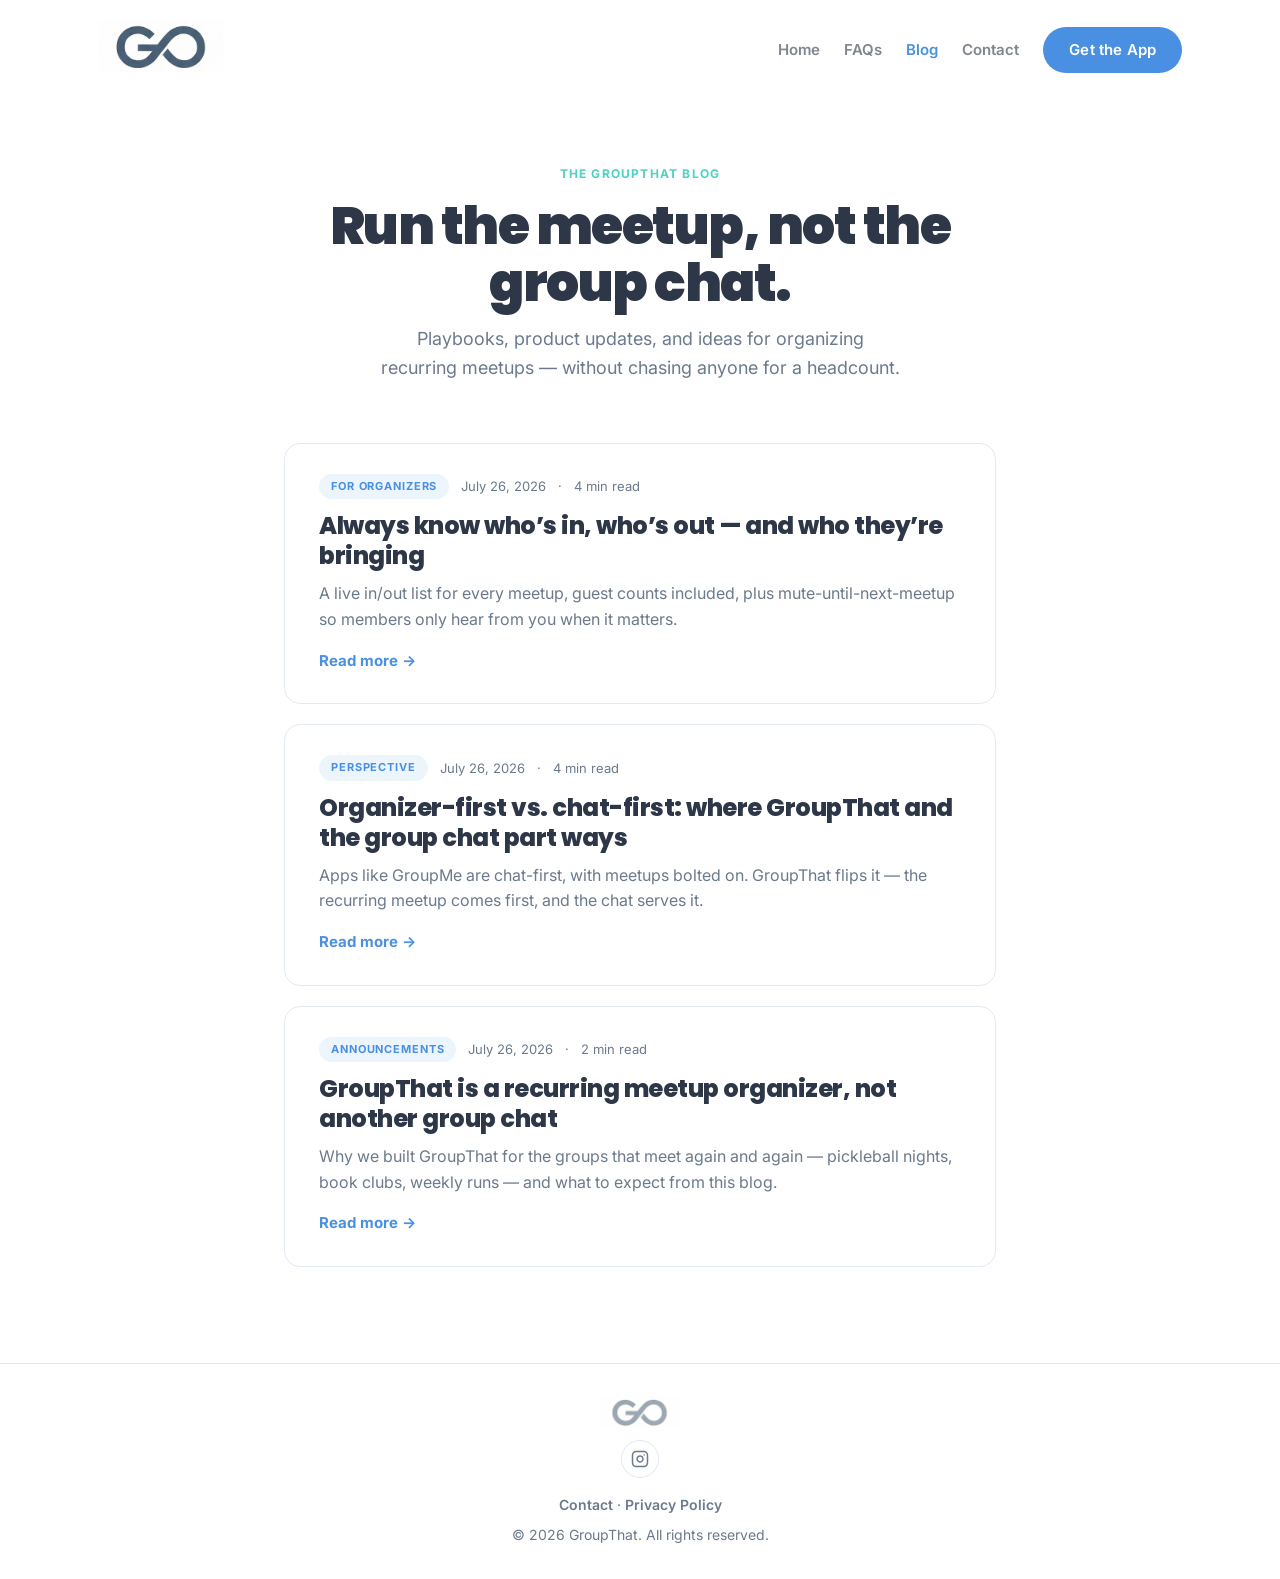
==== blog/index.html @ 4d0d6fac "Darken step descriptions, add Instagram link, highlight group-creation reel - Increase contrast/size" ====
<!DOCTYPE html>
<html lang="en">
<head>
  <meta charset="UTF-8">
  <link rel="icon" type="image/png" href="[data-uri]">
  <meta name="viewport" content="width=device-width, initial-scale=1.0">
  <title>Blog — GroupThat</title>
  <meta name="description" content="Playbooks, product updates, and ideas from the GroupThat team on running recurring meetups without chasing people for a headcount.">
  <style>
    @import url('https://fonts.googleapis.com/css2?family=Inter:wght@400;500;600;700;800;900&family=Poppins:wght@400;500;600;700;800;900&display=swap');

    *, *::before, *::after { box-sizing: border-box; margin: 0; padding: 0; }

    :root {
      --blue:    #4A90E2;
      --mint:    #4FD1C5;
      --coral:   #FF7A6E;
      --gray-lt: #F5F7FA;
      --charcoal:#2D3748;
      --white:   #ffffff;
      --gray-mid:#6B7A8D;
      --radius:  16px;
    }

    body {
      font-family: 'Inter', -apple-system, BlinkMacSystemFont, sans-serif;
      background: var(--white);
      color: var(--charcoal);
      line-height: 1.6;
    }

    /* ── NAV ── */
    nav {
      display: flex;
      align-items: center;
      justify-content: space-between;
      padding: 20px 48px;
      max-width: 1180px;
      margin: 0 auto;
    }
    nav img { height: 52px; }
    .nav-right { display: flex; align-items: center; gap: 24px; }
    .nav-link { font-family: 'Inter', sans-serif; font-size: 15px; font-weight: 600; color: var(--charcoal); text-decoration: none; opacity: 0.6; transition: opacity 0.15s; white-space: nowrap; flex-shrink: 0; }
    .nav-link:hover { opacity: 1; }
    .nav-link.active { opacity: 1; color: var(--blue); }
    .nav-cta {
      background: var(--blue);
      color: var(--white);
      padding: 11px 26px;
      border-radius: 50px;
      font-family: 'Inter', sans-serif;
      font-size: 15px;
      font-weight: 600;
      text-decoration: none;
      letter-spacing: 0.01em;
      transition: background 0.2s, transform 0.15s;
      white-space: nowrap;
      flex-shrink: 0;
    }
    .nav-cta:hover { background: var(--charcoal); transform: translateY(-1px); }
    nav { position: relative; }
    .nav-links { display: flex; align-items: center; gap: 24px; }
    .nav-toggle { display: none; flex-direction: column; justify-content: center; gap: 5px; width: 42px; height: 42px; padding: 9px; background: none; border: 0; cursor: pointer; flex-shrink: 0; }
    .nav-toggle span { display: block; width: 100%; height: 2px; background: var(--charcoal); border-radius: 2px; transition: transform 0.2s, opacity 0.2s; }
    .nav-toggle.open span:nth-child(1) { transform: translateY(7px) rotate(45deg); }
    .nav-toggle.open span:nth-child(2) { opacity: 0; }
    .nav-toggle.open span:nth-child(3) { transform: translateY(-7px) rotate(-45deg); }

    /* ── BLOG HEADER ── */
    .blog-head {
      max-width: 760px;
      margin: 0 auto;
      padding: 64px 24px 12px;
      text-align: center;
    }
    .blog-eyebrow {
      font-size: 12px;
      font-weight: 700;
      letter-spacing: 0.1em;
      text-transform: uppercase;
      color: var(--mint);
      margin-bottom: 14px;
    }
    .blog-head h1 {
      font-family: 'Poppins', sans-serif;
      font-size: clamp(34px, 5vw, 52px);
      font-weight: 900;
      letter-spacing: -1.5px;
      line-height: 1.1;
      margin-bottom: 14px;
    }
    .blog-head p {
      font-size: 18px;
      color: var(--gray-mid);
      max-width: 520px;
      margin: 0 auto;
    }

    /* ── POST LIST ── */
    .post-list {
      max-width: 760px;
      margin: 0 auto;
      padding: 48px 24px 96px;
      display: grid;
      gap: 20px;
    }
    .post-card {
      display: block;
      background: var(--white);
      border: 1px solid #e2eaf5;
      border-radius: var(--radius);
      padding: 30px 34px;
      text-decoration: none;
      color: inherit;
      transition: transform 0.2s, box-shadow 0.2s, border-color 0.2s;
    }
    .post-card:hover {
      transform: translateY(-4px);
      box-shadow: 0 14px 36px rgba(74,144,226,0.10);
      border-color: #cfdcf1;
    }
    .post-meta {
      display: flex;
      align-items: center;
      gap: 12px;
      font-size: 13px;
      color: var(--gray-mid);
      margin-bottom: 12px;
    }
    .post-tag {
      font-size: 11px;
      font-weight: 700;
      letter-spacing: 0.08em;
      text-transform: uppercase;
      color: var(--blue);
      background: rgba(74,144,226,0.10);
      padding: 4px 12px;
      border-radius: 50px;
    }
    .post-card h2 {
      font-family: 'Poppins', sans-serif;
      font-size: 24px;
      font-weight: 800;
      letter-spacing: -0.5px;
      line-height: 1.25;
      margin-bottom: 10px;
    }
    .post-card p { font-size: 16px; color: var(--gray-mid); line-height: 1.6; }
    .post-more {
      display: inline-block;
      margin-top: 16px;
      font-size: 15px;
      font-weight: 700;
      color: var(--blue);
    }

    .blog-empty {
      text-align: center;
      color: var(--gray-mid);
      font-size: 16px;
      padding: 40px 0;
    }

    /* ── FOOTER ── */
    footer {
      border-top: 1px solid #e2e8f2;
      padding: 32px 48px;
      text-align: center;
      color: var(--gray-mid);
      font-size: 14px;
    }
    footer img { height: 32px; margin: 0 auto 12px; display: block; opacity: 0.55; }
    .footer-links { margin-bottom: 8px; }
    .footer-links a { color: var(--gray-mid); font-weight: 600; text-decoration: none; transition: color 0.15s; }
    .footer-links a:hover { color: var(--blue); }
    .footer-social {
      display: inline-flex; align-items: center; justify-content: center;
      width: 38px; height: 38px;
      border-radius: 50%;
      border: 1.5px solid #e2e8f2;
      color: var(--gray-mid);
      margin: 0 auto 16px;
      transition: color 0.15s, border-color 0.15s, transform 0.15s;
    }
    .footer-social:hover { color: var(--blue); border-color: var(--blue); transform: translateY(-2px); }

    @media (max-width: 900px) {
      nav { padding: 16px 24px; }
      nav img { height: 42px; }
      .nav-right { gap: 12px; }
      .nav-toggle { display: flex; }
      .nav-links {
        position: absolute; top: calc(100% + 10px); right: 20px;
        flex-direction: column; align-items: stretch; gap: 2px;
        background: var(--white); border-radius: 14px;
        box-shadow: 0 12px 32px rgba(0,0,0,0.14);
        padding: 8px; min-width: 180px; display: none; z-index: 200;
      }
      .nav-links.open { display: flex; }
      .nav-link { opacity: 1; padding: 12px 16px; border-radius: 8px; }
      .nav-link:hover { opacity: 1; background: rgba(0,0,0,0.05); }
      .post-card { padding: 26px 24px; }
      footer { padding: 28px 24px; }
    }
    @media (prefers-reduced-motion: reduce) { * { transition: none !important; } }
  </style>
</head>
<body>

<!-- NAV -->
<nav>
  <a href="../index.html"><img src="../GT%202.png" alt="GroupThat"></a>
  <div class="nav-right">
    <div class="nav-links" id="navMenu">
    <a href="../index.html" class="nav-link">Home</a>
    <a href="../faq.html" class="nav-link">FAQs</a>
    <a href="index.html" class="nav-link active">Blog</a>
    <a href="../contact.html" class="nav-link">Contact</a>
    </div>
    <a href="https://apps.apple.com/us/app/groupthat/id6756112941" class="nav-cta">Get the App</a>
    <button class="nav-toggle" aria-label="Menu" aria-expanded="false" aria-controls="navMenu">
      <span></span><span></span><span></span>
    </button>
  </div>
</nav>

<!-- HEADER -->
<header class="blog-head">
  <div class="blog-eyebrow">The GroupThat Blog</div>
  <h1>Run the meetup, not the group chat.</h1>
  <p>Playbooks, product updates, and ideas for organizing recurring meetups &mdash; without chasing anyone for a headcount.</p>
</header>

<!-- POST LIST -->
<!--
  To add a new post: duplicate blog/welcome.html, rename it (e.g. blog/my-post.html),
  write your article, then copy one <a class="post-card"> block below and point its
  href at your new file. Newest posts go at the top.
-->
<main class="post-list">

  <a class="post-card" href="whos-in-whos-out.html">
    <div class="post-meta">
      <span class="post-tag">For Organizers</span>
      <span>July 26, 2026</span>
      <span>·</span>
      <span>4 min read</span>
    </div>
    <h2>Always know who&rsquo;s in, who&rsquo;s out — and who they&rsquo;re bringing</h2>
    <p>A live in/out list for every meetup, guest counts included, plus mute-until-next-meetup so members only hear from you when it matters.</p>
    <span class="post-more">Read more →</span>
  </a>

  <a class="post-card" href="vs-group-chat.html">
    <div class="post-meta">
      <span class="post-tag">Perspective</span>
      <span>July 26, 2026</span>
      <span>·</span>
      <span>4 min read</span>
    </div>
    <h2>Organizer-first vs. chat-first: where GroupThat and the group chat part ways</h2>
    <p>Apps like GroupMe are chat-first, with meetups bolted on. GroupThat flips it — the recurring meetup comes first, and the chat serves it.</p>
    <span class="post-more">Read more →</span>
  </a>

  <a class="post-card" href="welcome.html">
    <div class="post-meta">
      <span class="post-tag">Announcements</span>
      <span>July 26, 2026</span>
      <span>·</span>
      <span>2 min read</span>
    </div>
    <h2>GroupThat is a recurring meetup organizer, not another group chat</h2>
    <p>Why we built GroupThat for the groups that meet again and again — pickleball nights, book clubs, weekly runs — and what to expect from this blog.</p>
    <span class="post-more">Read more →</span>
  </a>

</main>

<footer>
  <img src="../GT%202.png" alt="GroupThat">
  <a class="footer-social" href="https://www.instagram.com/groupthatapp" target="_blank" rel="noopener" aria-label="GroupThat on Instagram">
    <svg width="18" height="18" viewBox="0 0 24 24" fill="none" stroke="currentColor" stroke-width="2" stroke-linecap="round" stroke-linejoin="round"><rect x="2" y="2" width="20" height="20" rx="5"/><path d="M16 11.37A4 4 0 1 1 12.63 8 4 4 0 0 1 16 11.37z"/><line x1="17.5" y1="6.5" x2="17.51" y2="6.5"/></svg>
  </a>
  <div class="footer-links"><a href="../contact.html">Contact</a> &middot; <a href="/privacy-policy/">Privacy Policy</a></div>
  <p>&copy; 2026 GroupThat. All rights reserved.</p>
</footer>

<script>
  document.querySelectorAll('.nav-toggle').forEach(function (btn) {
    var menu = btn.parentElement.querySelector('.nav-links');
    if (!menu) return;
    btn.addEventListener('click', function () {
      var open = menu.classList.toggle('open');
      btn.classList.toggle('open', open);
      btn.setAttribute('aria-expanded', String(open));
    });
    document.addEventListener('click', function (e) {
      if (!btn.parentElement.contains(e.target)) {
        menu.classList.remove('open');
        btn.classList.remove('open');
        btn.setAttribute('aria-expanded', 'false');
      }
    });
  });
</script>
</body>
</html>
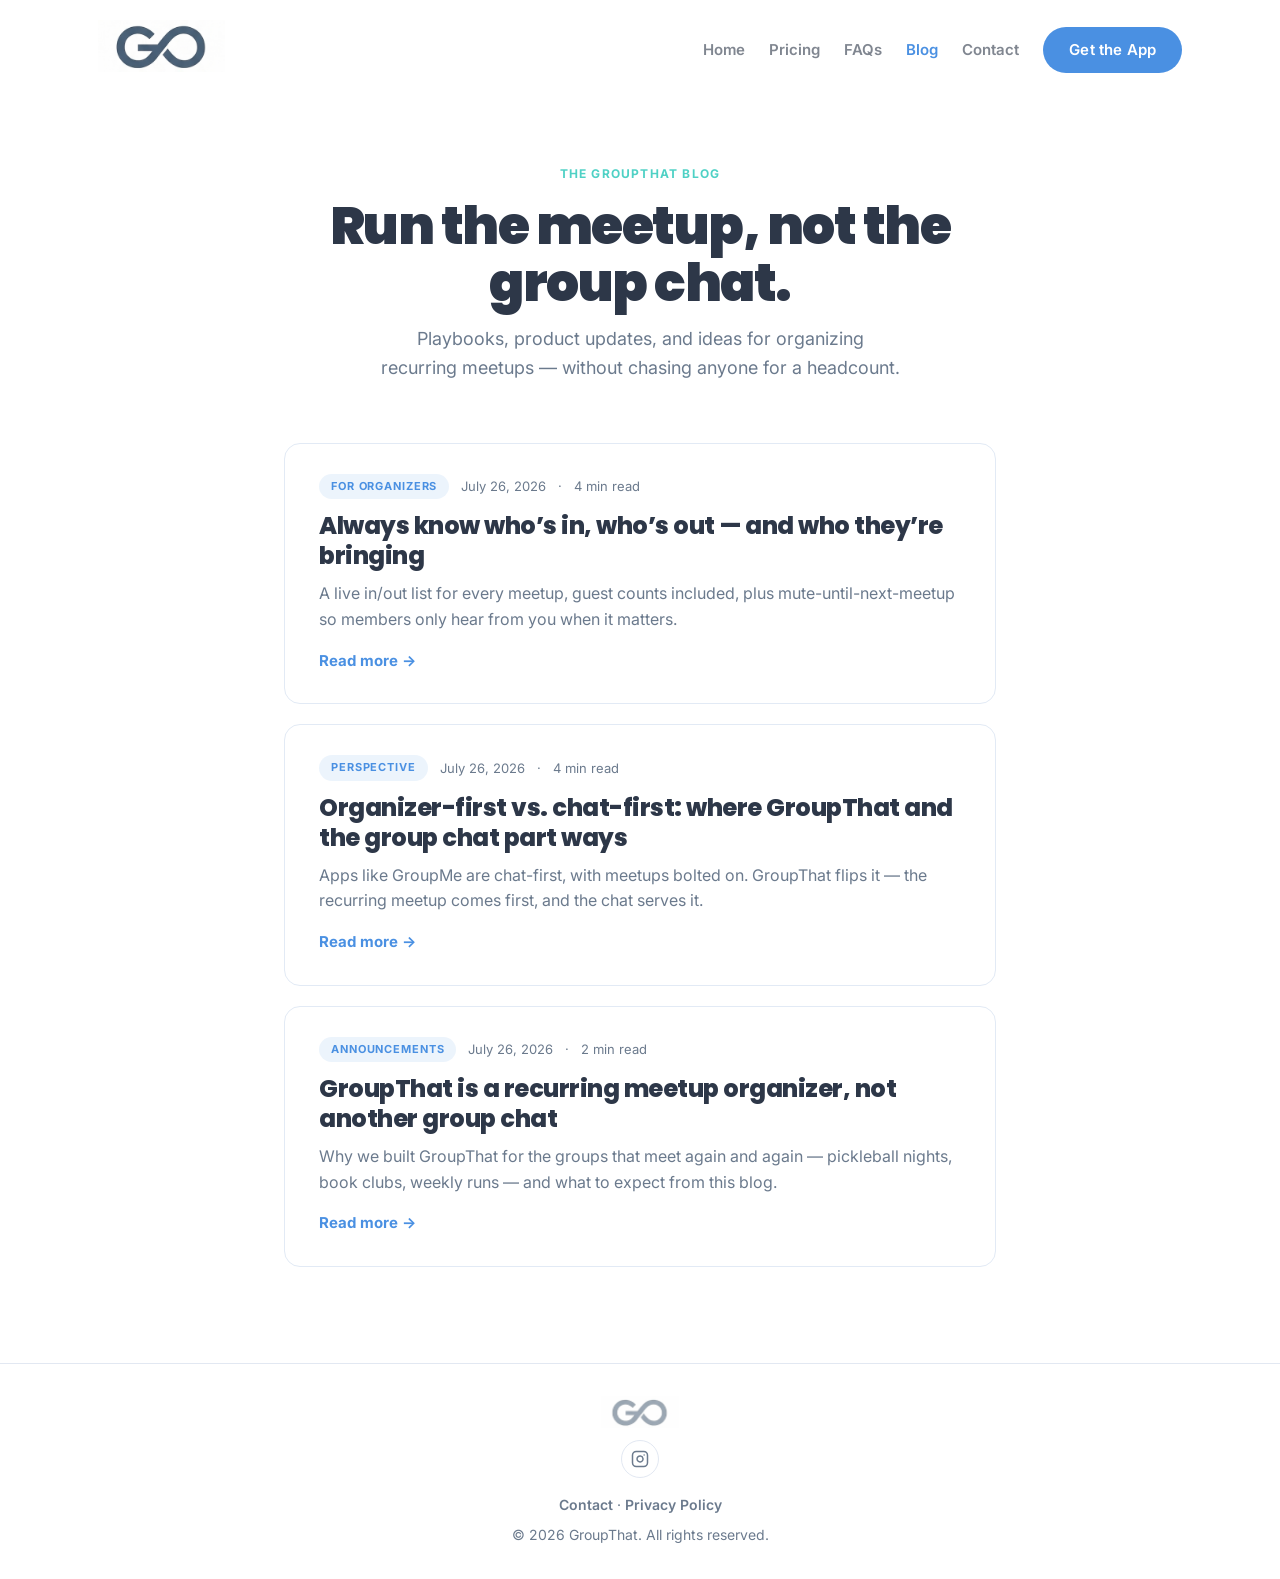
==== commit 7e0c5501: "Add pricing page with Free vs. Premium comparison table Implements the dark-Premium-column compariso" ====
--- a/blog/index.html
+++ b/blog/index.html
@@ -213,6 +213,7 @@
   <div class="nav-right">
     <div class="nav-links" id="navMenu">
     <a href="../index.html" class="nav-link">Home</a>
+    <a href="../pricing.html" class="nav-link">Pricing</a>
     <a href="../faq.html" class="nav-link">FAQs</a>
     <a href="index.html" class="nav-link active">Blog</a>
     <a href="../contact.html" class="nav-link">Contact</a>
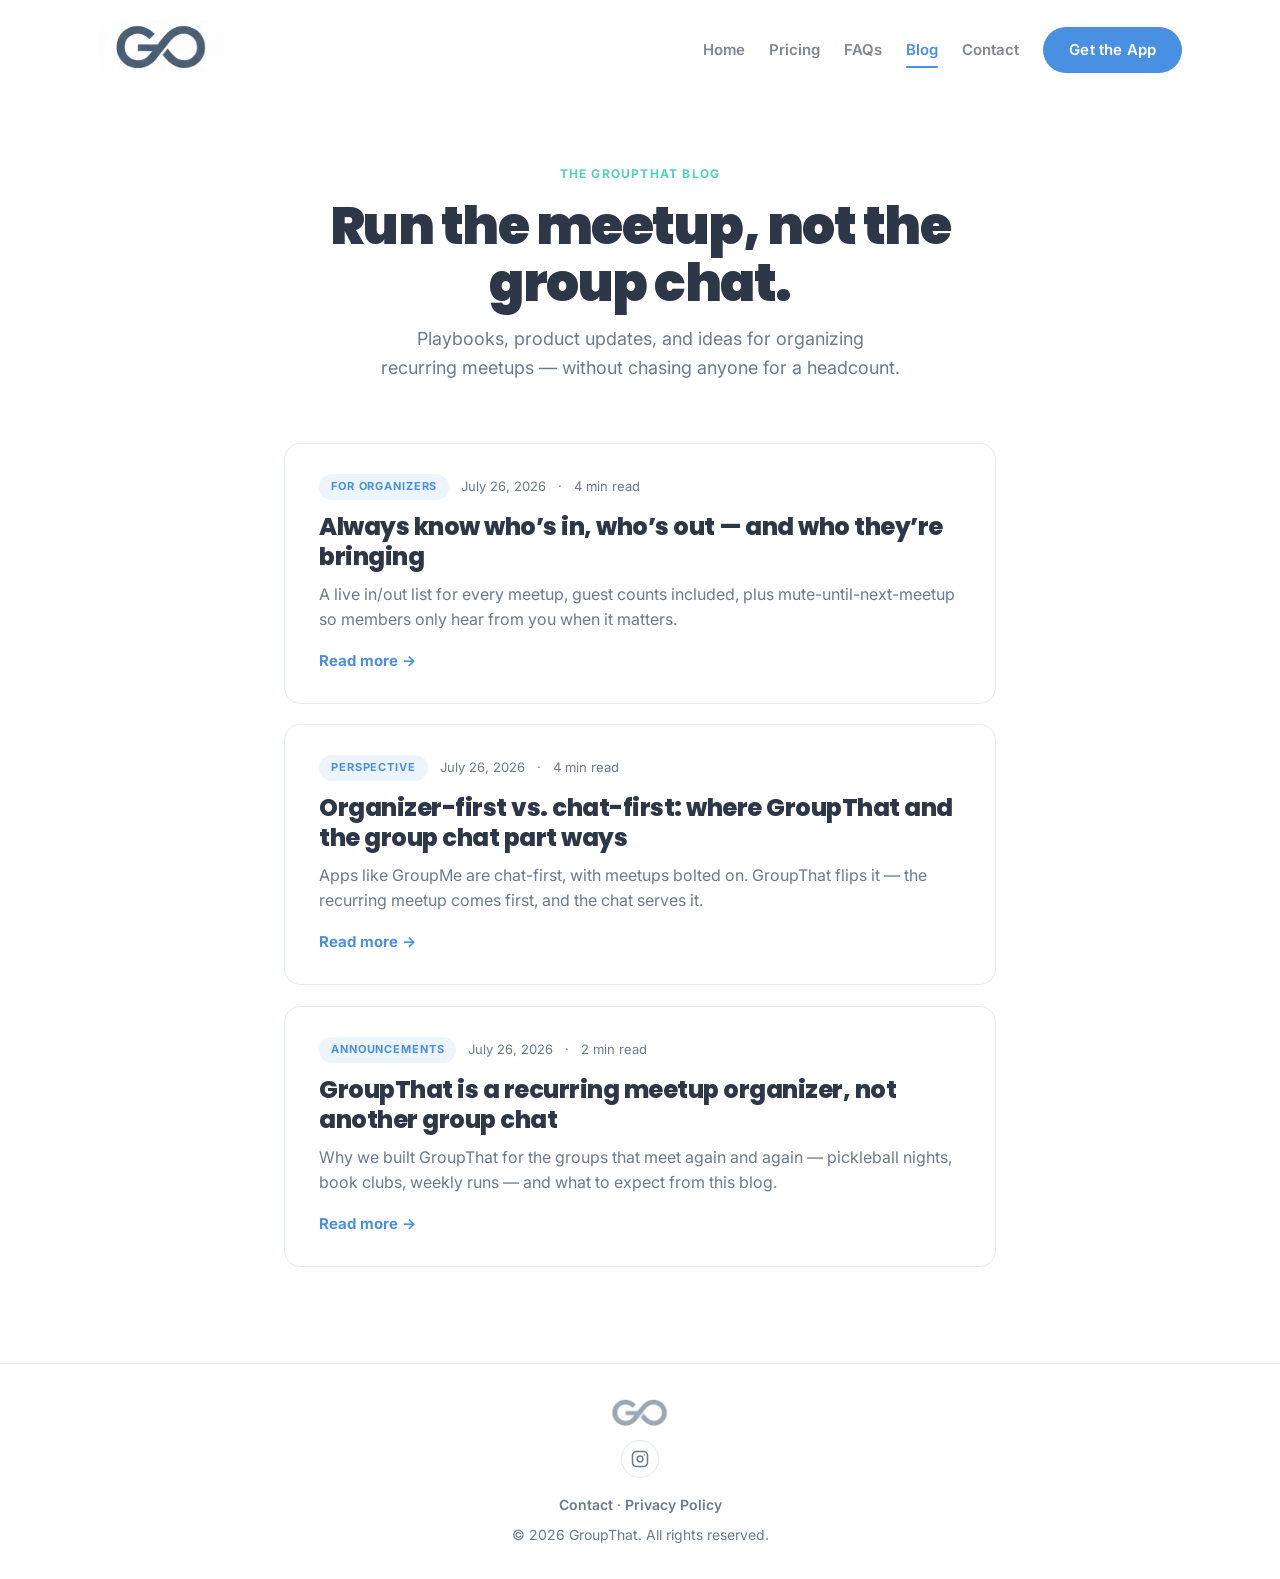
==== commit f504a4a0: "Polish the site, add motion, and put app screenshots in iPhone frames Screenshots: the four app scre" ====
--- a/blog/index.html
+++ b/blog/index.html
@@ -204,6 +204,8 @@
     }
     @media (prefers-reduced-motion: reduce) { * { transition: none !important; } }
   </style>
+  <link rel="stylesheet" href="../assets/motion.css">
+  <script src="../assets/motion.js"></script>
 </head>
 <body>
 
--- a/assets/motion.css
+++ b/assets/motion.css
@@ -0,0 +1,103 @@
+/* Shared motion + polish layer, loaded by every page.
+   Page-specific styles stay inline in each page; this file only adds
+   behaviour that should feel the same everywhere. */
+
+/* ── Sticky, frosted nav ── */
+/* The nav backdrop is 100vw wide; clip stops it adding a sideways scroll
+   where scrollbars take up room (clip, unlike hidden, keeps sticky working) */
+html, body { overflow-x: clip; }
+nav {
+  position: sticky !important;
+  top: 0;
+  z-index: 100;
+}
+nav::before {
+  content: '';
+  position: absolute;
+  top: 0; bottom: 0;
+  left: 50%;
+  width: 100vw;
+  transform: translateX(-50%);
+  background: rgba(255,255,255,0.86);
+  -webkit-backdrop-filter: saturate(180%) blur(14px);
+  backdrop-filter: saturate(180%) blur(14px);
+  border-bottom: 1px solid transparent;
+  z-index: -1;
+  transition: border-color 0.25s, box-shadow 0.25s, background 0.25s;
+}
+nav.is-scrolled::before {
+  background: rgba(255,255,255,0.92);
+  border-bottom-color: rgba(45,55,72,0.08);
+  box-shadow: 0 6px 24px rgba(45,55,72,0.06);
+}
+/* The logo is a JPEG on white; multiply drops the white box on the frosted bar */
+nav img { mix-blend-mode: multiply; }
+
+/* ── Nav link underline ── */
+.nav-link { position: relative; }
+@media (min-width: 901px) {
+  .nav-link::after {
+    content: '';
+    position: absolute;
+    left: 0; right: 0; bottom: -6px;
+    height: 2px;
+    border-radius: 2px;
+    background: currentColor;
+    transform: scaleX(0);
+    transform-origin: left;
+    transition: transform 0.25s ease;
+  }
+  .nav-link:hover::after, .nav-link.active::after { transform: scaleX(1); }
+}
+
+/* ── Primary buttons: soft sheen sweep on hover ── */
+.nav-cta, .btn-white, .btn-blue, .btn-plan { position: relative; overflow: hidden; isolation: isolate; }
+.nav-cta::after, .btn-white::after, .btn-blue::after, .btn-plan::after {
+  content: '';
+  position: absolute;
+  top: 0; bottom: 0; left: -60%;
+  width: 40%;
+  background: linear-gradient(100deg, transparent, rgba(255,255,255,0.35), transparent);
+  transform: skewX(-20deg);
+  z-index: -1;
+  transition: left 0.6s ease;
+  pointer-events: none;
+}
+.nav-cta:hover::after, .btn-white:hover::after, .btn-blue:hover::after, .btn-plan:hover::after { left: 120%; }
+
+/* ── Dark page headers: slow drifting colour glow ── */
+.page-header { position: relative; overflow: hidden; isolation: isolate; }
+.page-header::before, .page-header::after {
+  content: '';
+  position: absolute;
+  width: 460px; height: 460px;
+  border-radius: 50%;
+  filter: blur(90px);
+  z-index: -1;
+  opacity: 0.55;
+  pointer-events: none;
+}
+.page-header::before { background: #4A90E2; top: -260px; left: -120px; animation: gt-drift-a 16s ease-in-out infinite alternate; }
+.page-header::after  { background: #4FD1C5; bottom: -300px; right: -140px; opacity: 0.4; animation: gt-drift-b 19s ease-in-out infinite alternate; }
+@keyframes gt-drift-a { to { transform: translate(260px, 80px) scale(1.15); } }
+@keyframes gt-drift-b { to { transform: translate(-280px, -60px) scale(1.2); } }
+
+/* ── Scroll reveal ──
+   Only hides content once motion.js has confirmed it is running, so the
+   page is fully readable without JavaScript. */
+.gt-motion [data-reveal] {
+  opacity: 0;
+  transform: translateY(28px);
+  transition: opacity 0.8s cubic-bezier(.2,.7,.2,1), transform 0.8s cubic-bezier(.2,.7,.2,1);
+  transition-delay: var(--reveal-delay, 0ms);
+  will-change: opacity, transform;
+}
+.gt-motion [data-reveal="fade"] { transform: none; }
+.gt-motion [data-reveal="zoom"] { transform: translateY(20px) scale(0.96); }
+.gt-motion [data-reveal].is-in { opacity: 1; transform: none; }
+
+@media (prefers-reduced-motion: reduce) {
+  .gt-motion [data-reveal] { opacity: 1 !important; transform: none !important; transition: none !important; }
+  .page-header::before, .page-header::after { animation: none; }
+  nav::before { transition: none; }
+}
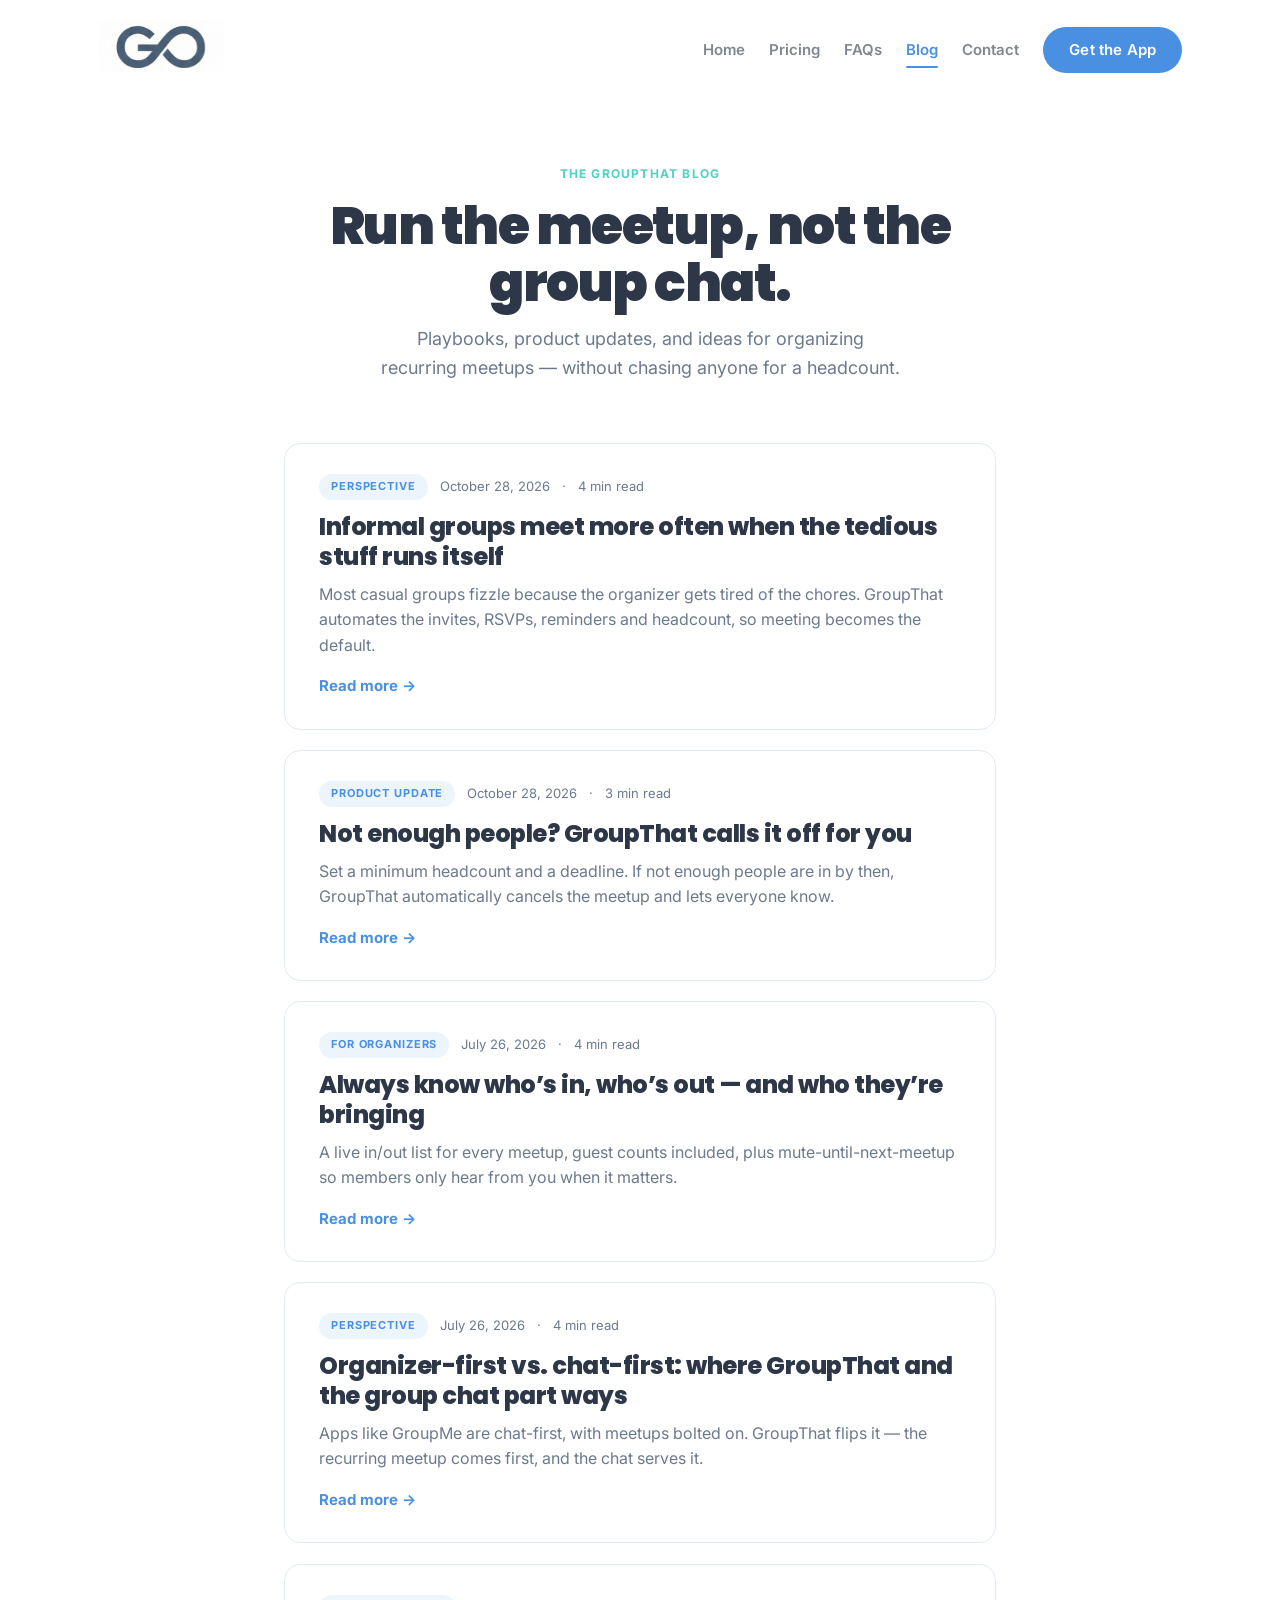
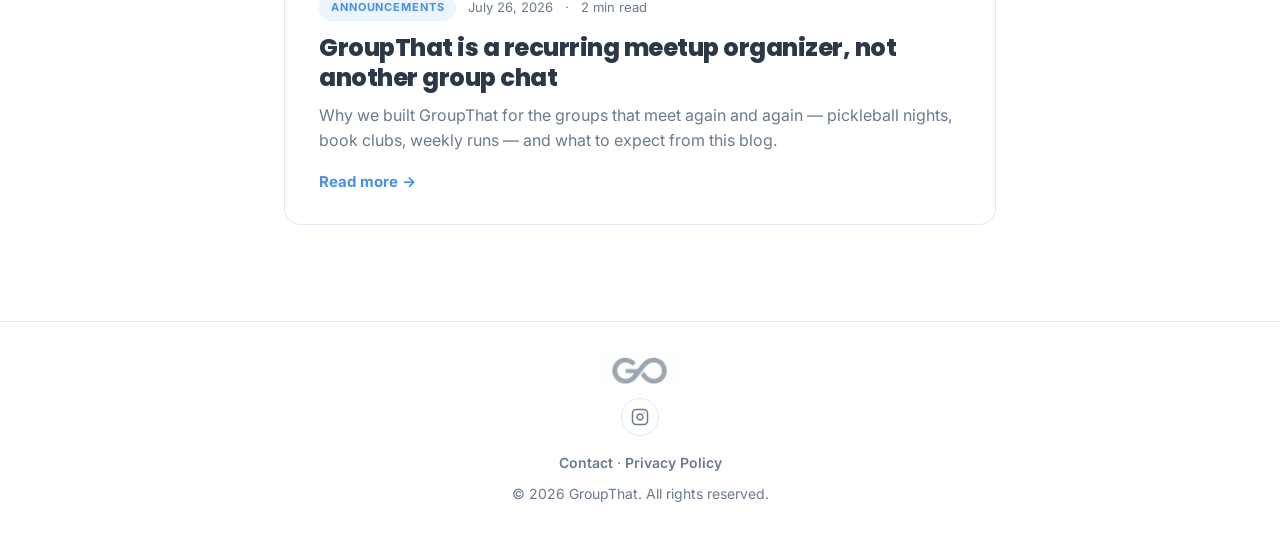
==== commit d689bc75: "FAQ: explain Free vs Premium and one-time events; add two blog posts - "Is GroupThat free?" now says" ====
--- a/blog/index.html
+++ b/blog/index.html
@@ -241,6 +241,30 @@
   href at your new file. Newest posts go at the top.
 -->
 <main class="post-list">
+
+  <a class="post-card" href="groups-meet-more-often.html">
+    <div class="post-meta">
+      <span class="post-tag">Perspective</span>
+      <span>October 28, 2026</span>
+      <span>·</span>
+      <span>4 min read</span>
+    </div>
+    <h2>Informal groups meet more often when the tedious stuff runs itself</h2>
+    <p>Most casual groups fizzle because the organizer gets tired of the chores. GroupThat automates the invites, RSVPs, reminders and headcount, so meeting becomes the default.</p>
+    <span class="post-more">Read more →</span>
+  </a>
+
+  <a class="post-card" href="auto-cancel.html">
+    <div class="post-meta">
+      <span class="post-tag">Product Update</span>
+      <span>October 28, 2026</span>
+      <span>·</span>
+      <span>3 min read</span>
+    </div>
+    <h2>Not enough people? GroupThat calls it off for you</h2>
+    <p>Set a minimum headcount and a deadline. If not enough people are in by then, GroupThat automatically cancels the meetup and lets everyone know.</p>
+    <span class="post-more">Read more →</span>
+  </a>
 
   <a class="post-card" href="whos-in-whos-out.html">
     <div class="post-meta">
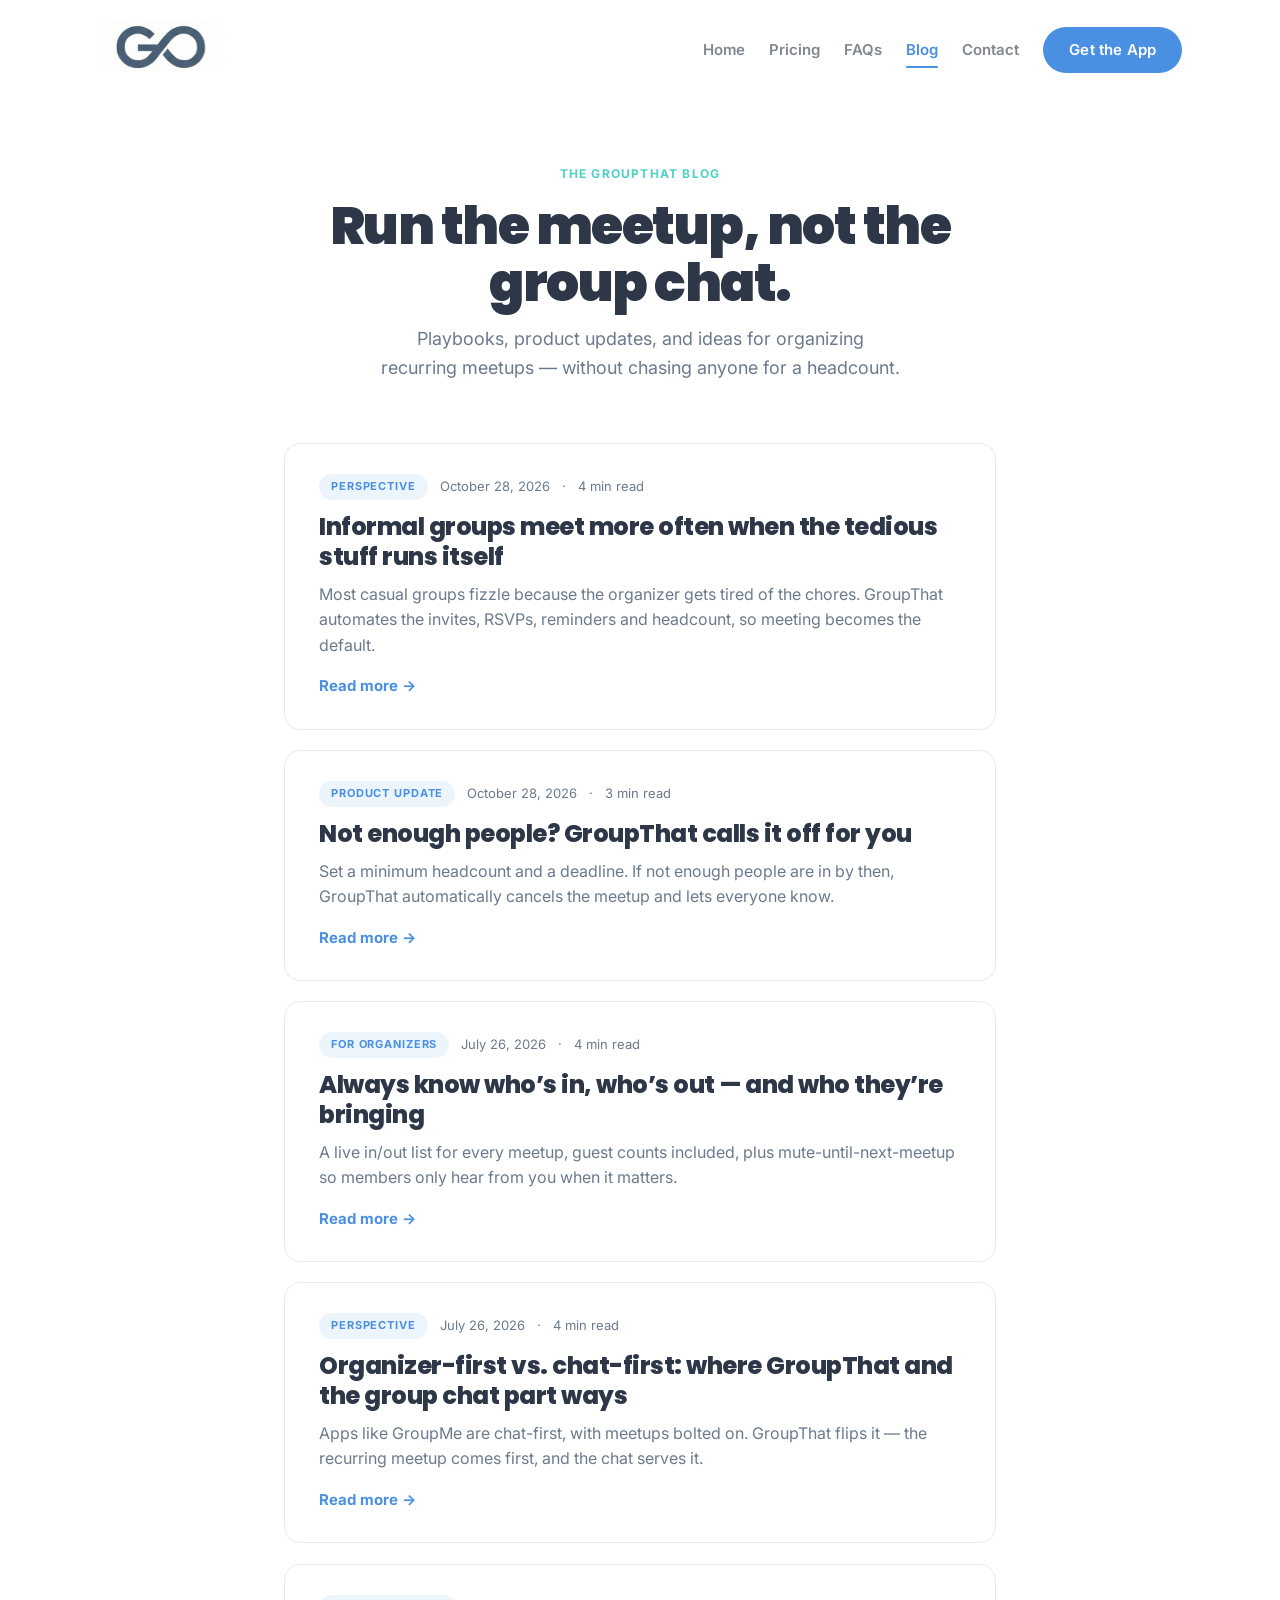
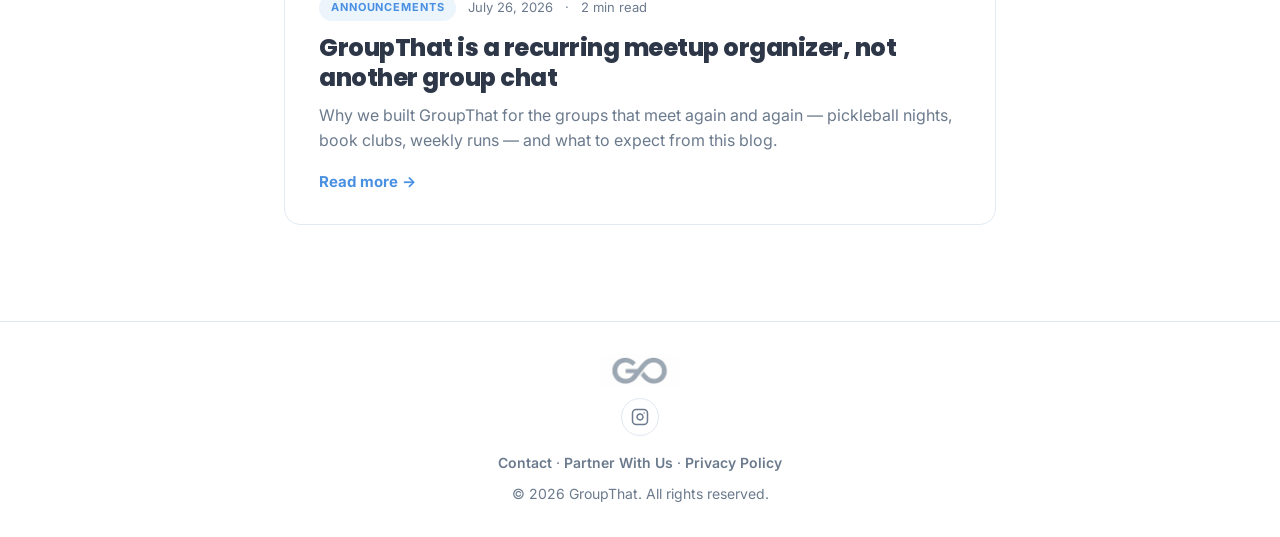
==== commit 45b98540: "Add Partner Program page for advertisers New partner.html pitches advertising on GroupThat: like-min" ====
--- a/blog/index.html
+++ b/blog/index.html
@@ -309,7 +309,7 @@
   <a class="footer-social" href="https://www.instagram.com/groupthatapp" target="_blank" rel="noopener" aria-label="GroupThat on Instagram">
     <svg width="18" height="18" viewBox="0 0 24 24" fill="none" stroke="currentColor" stroke-width="2" stroke-linecap="round" stroke-linejoin="round"><rect x="2" y="2" width="20" height="20" rx="5"/><path d="M16 11.37A4 4 0 1 1 12.63 8 4 4 0 0 1 16 11.37z"/><line x1="17.5" y1="6.5" x2="17.51" y2="6.5"/></svg>
   </a>
-  <div class="footer-links"><a href="../contact.html">Contact</a> &middot; <a href="/privacy-policy/">Privacy Policy</a></div>
+  <div class="footer-links"><a href="../contact.html">Contact</a> &middot; <a href="../partner.html">Partner With Us</a> &middot; <a href="/privacy-policy/">Privacy Policy</a></div>
   <p>&copy; 2026 GroupThat. All rights reserved.</p>
 </footer>
 
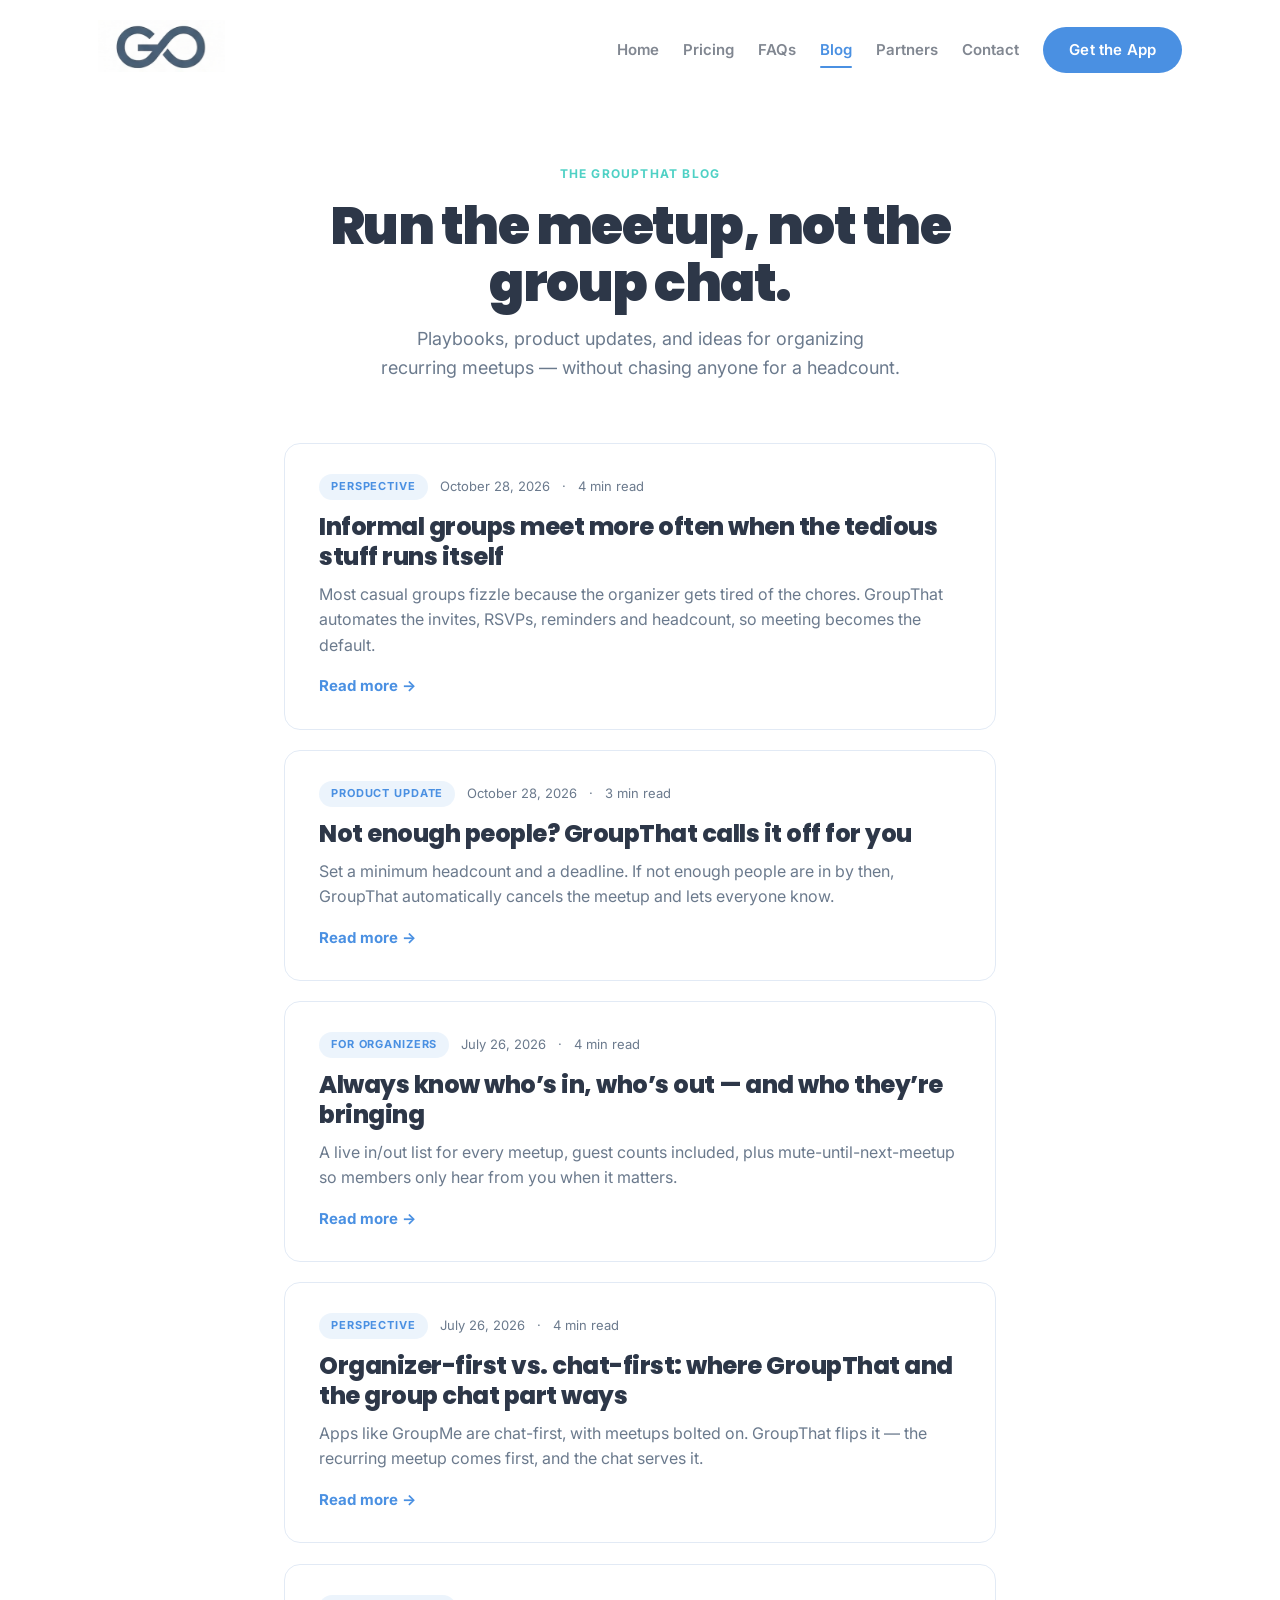
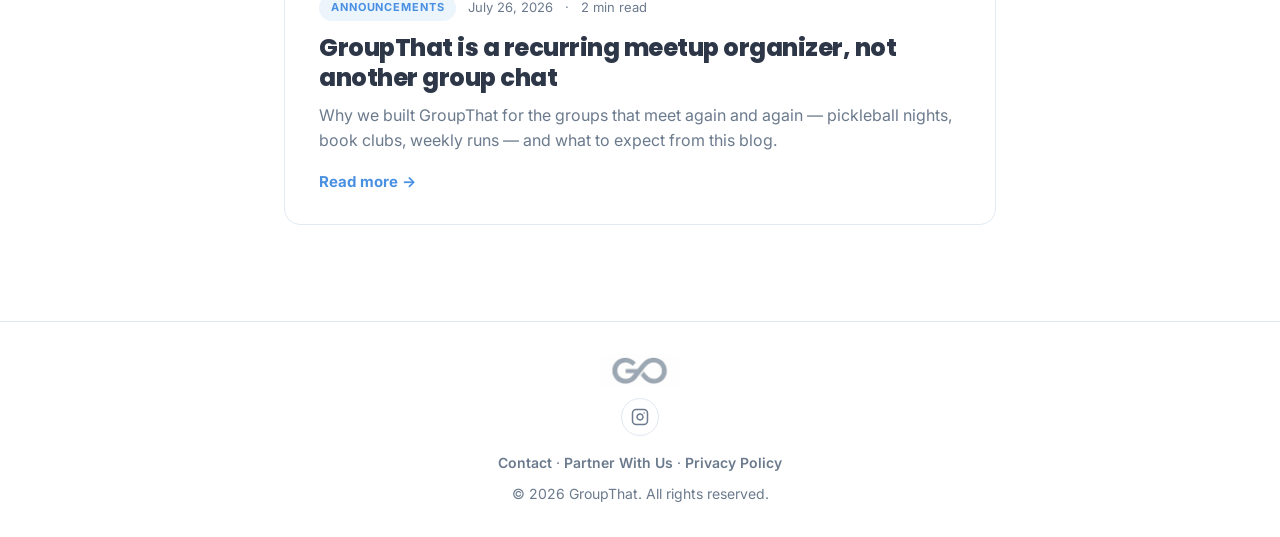
==== commit f8ece79b: "Add Partners link to the top menu on every page Co-Authored-By: Claude Opus 5.5 <noreply@anthropic.c" ====
--- a/blog/index.html
+++ b/blog/index.html
@@ -218,6 +218,7 @@
     <a href="../pricing.html" class="nav-link">Pricing</a>
     <a href="../faq.html" class="nav-link">FAQs</a>
     <a href="index.html" class="nav-link active">Blog</a>
+    <a href="../partner.html" class="nav-link">Partners</a>
     <a href="../contact.html" class="nav-link">Contact</a>
     </div>
     <a href="https://apps.apple.com/us/app/groupthat/id6756112941" class="nav-cta">Get the App</a>
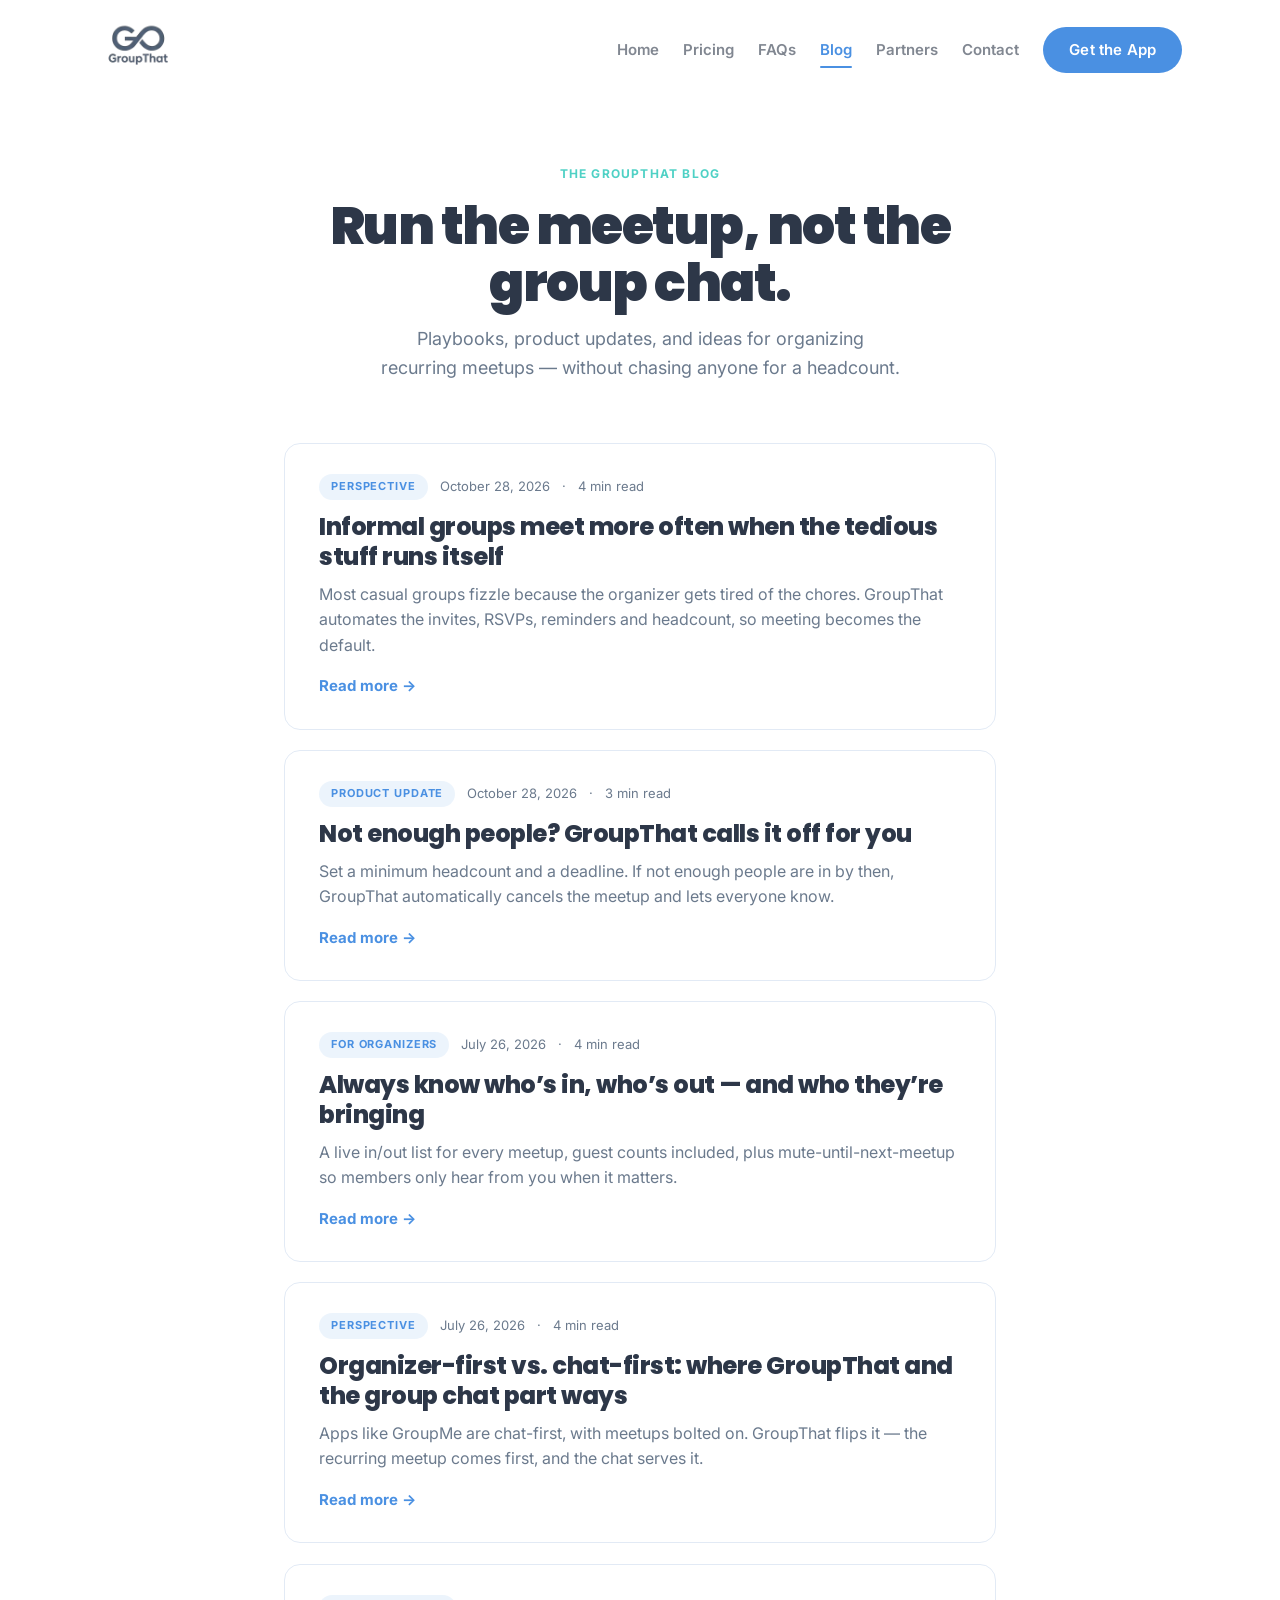
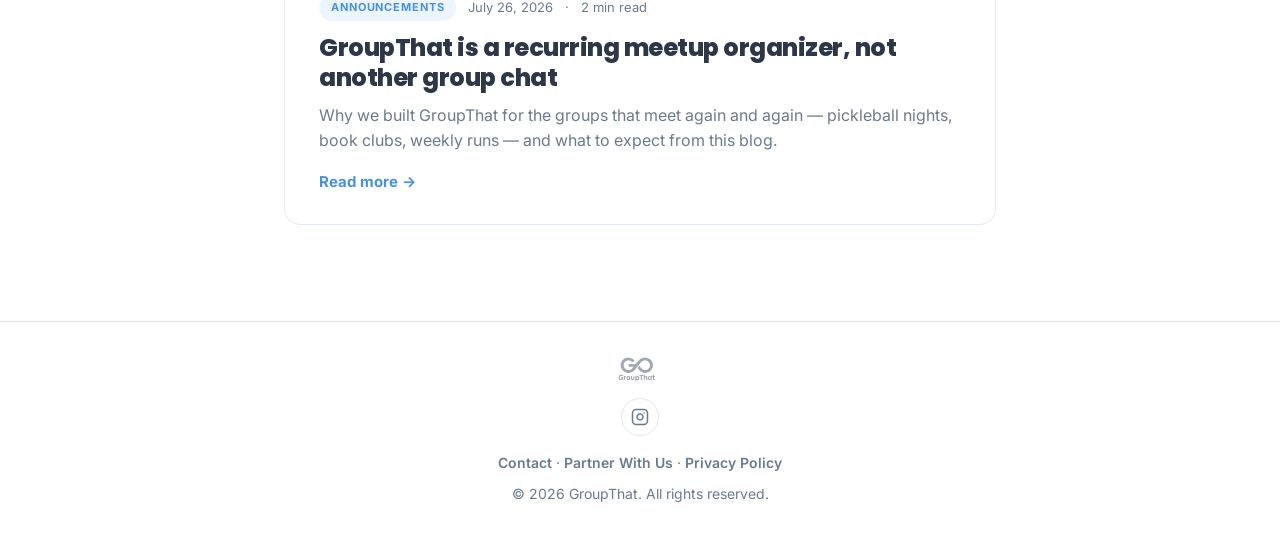
==== commit e4bd5369: "Use a transparent logo so it has no white box over dark sections The nav and footer logo was a JPEG " ====
--- a/blog/index.html
+++ b/blog/index.html
@@ -211,7 +211,7 @@
 
 <!-- NAV -->
 <nav>
-  <a href="../index.html"><img src="../GT%202.png" alt="GroupThat"></a>
+  <a href="../index.html"><img src="../assets/logo.png" alt="GroupThat"></a>
   <div class="nav-right">
     <div class="nav-links" id="navMenu">
     <a href="../index.html" class="nav-link">Home</a>
@@ -306,7 +306,7 @@
 </main>
 
 <footer>
-  <img src="../GT%202.png" alt="GroupThat">
+  <img src="../assets/logo.png" alt="GroupThat">
   <a class="footer-social" href="https://www.instagram.com/groupthatapp" target="_blank" rel="noopener" aria-label="GroupThat on Instagram">
     <svg width="18" height="18" viewBox="0 0 24 24" fill="none" stroke="currentColor" stroke-width="2" stroke-linecap="round" stroke-linejoin="round"><rect x="2" y="2" width="20" height="20" rx="5"/><path d="M16 11.37A4 4 0 1 1 12.63 8 4 4 0 0 1 16 11.37z"/><line x1="17.5" y1="6.5" x2="17.51" y2="6.5"/></svg>
   </a>
--- a/assets/motion.css
+++ b/assets/motion.css
@@ -30,8 +30,6 @@
   border-bottom-color: rgba(45,55,72,0.08);
   box-shadow: 0 6px 24px rgba(45,55,72,0.06);
 }
-/* The logo is a JPEG on white; multiply drops the white box on the frosted bar */
-nav img { mix-blend-mode: multiply; }
 
 /* ── Nav link underline ── */
 .nav-link { position: relative; }
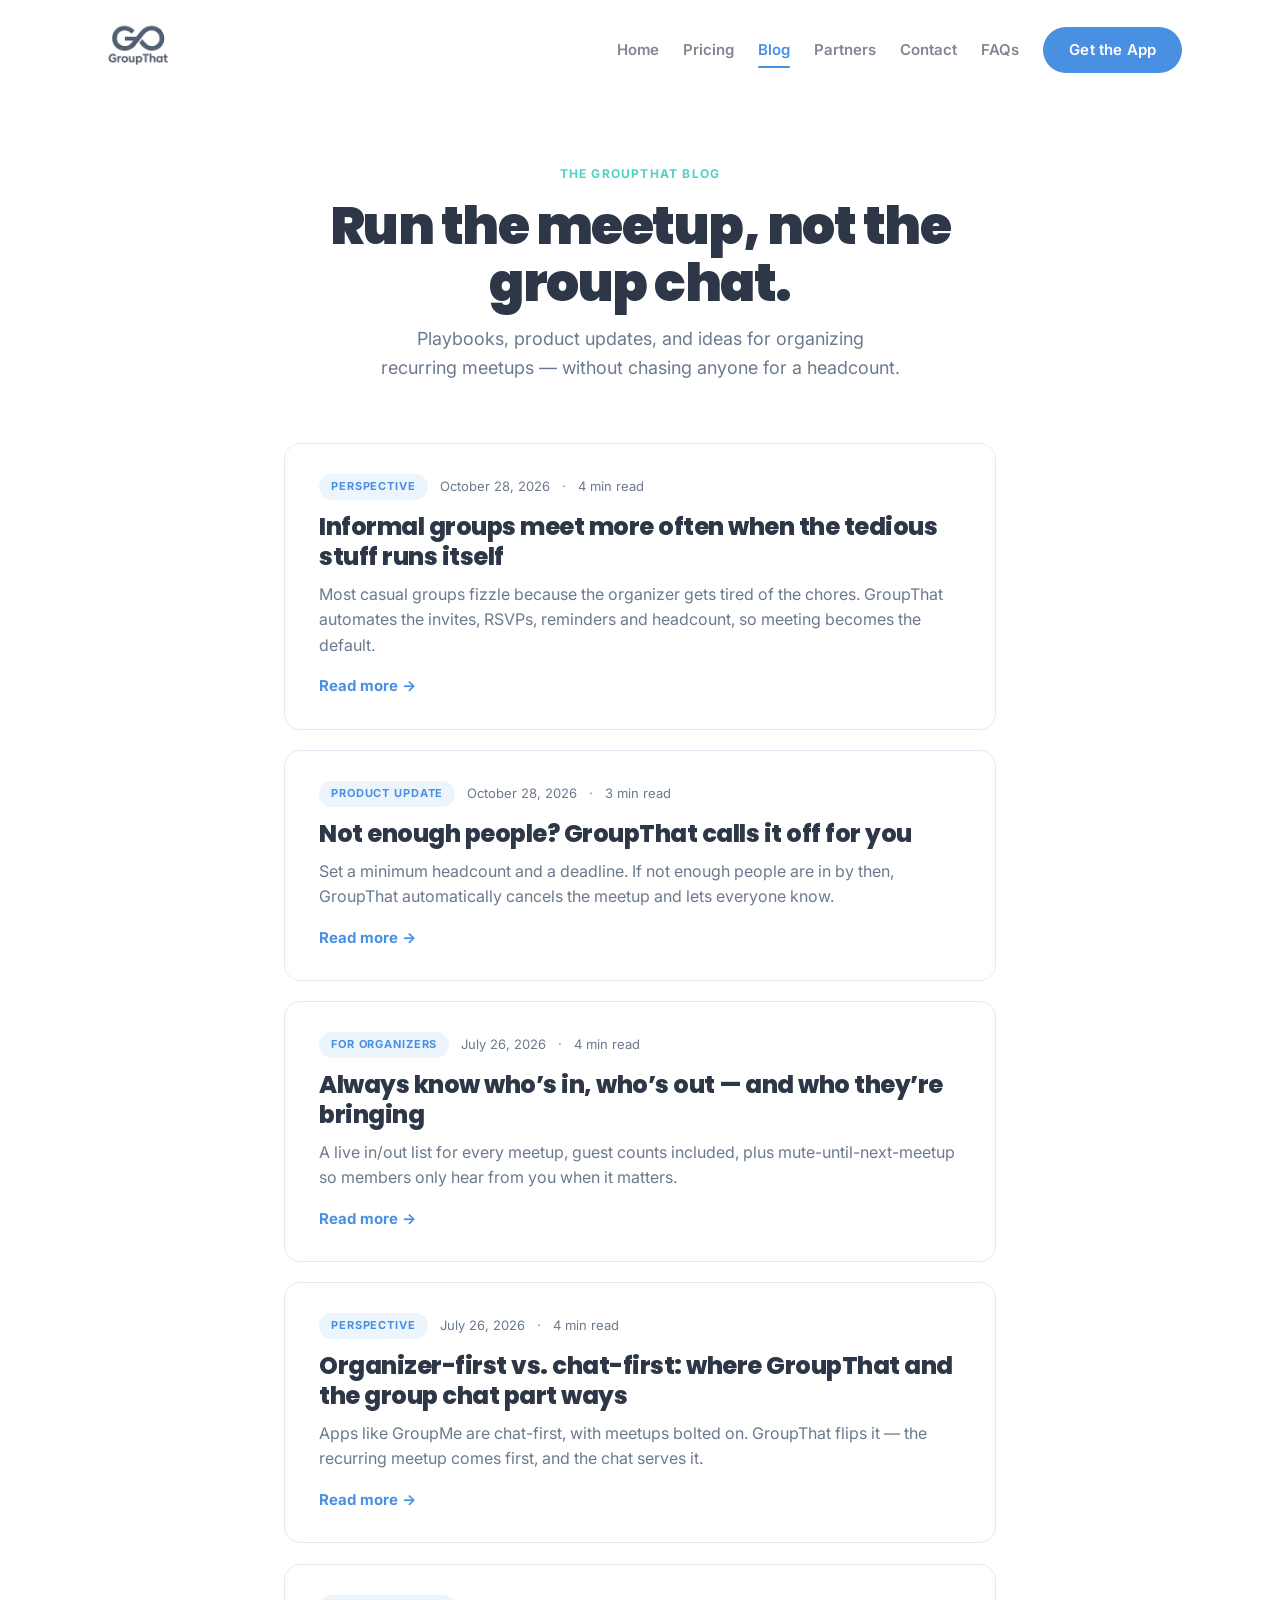
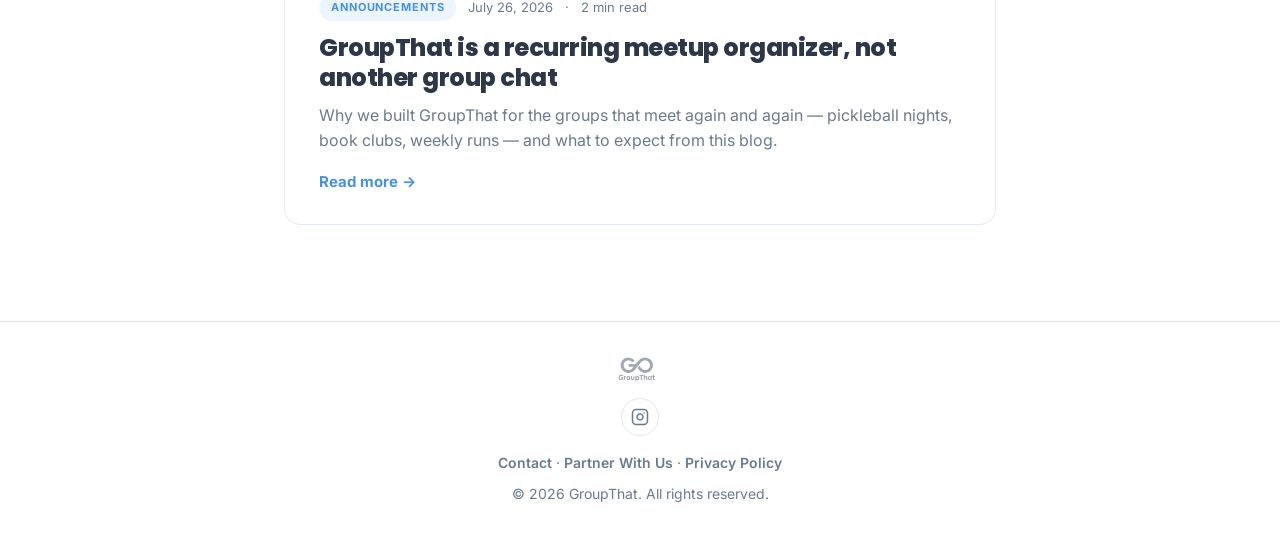
==== commit 5eb6abd6: "Move FAQs nav link to the right of Contact Co-Authored-By: Claude Opus 5.5 <noreply@anthropic.com> C" ====
--- a/blog/index.html
+++ b/blog/index.html
@@ -216,10 +216,10 @@
     <div class="nav-links" id="navMenu">
     <a href="../index.html" class="nav-link">Home</a>
     <a href="../pricing.html" class="nav-link">Pricing</a>
-    <a href="../faq.html" class="nav-link">FAQs</a>
     <a href="index.html" class="nav-link active">Blog</a>
     <a href="../partner.html" class="nav-link">Partners</a>
     <a href="../contact.html" class="nav-link">Contact</a>
+    <a href="../faq.html" class="nav-link">FAQs</a>
     </div>
     <a href="https://apps.apple.com/us/app/groupthat/id6756112941" class="nav-cta">Get the App</a>
     <button class="nav-toggle" aria-label="Menu" aria-expanded="false" aria-controls="navMenu">
